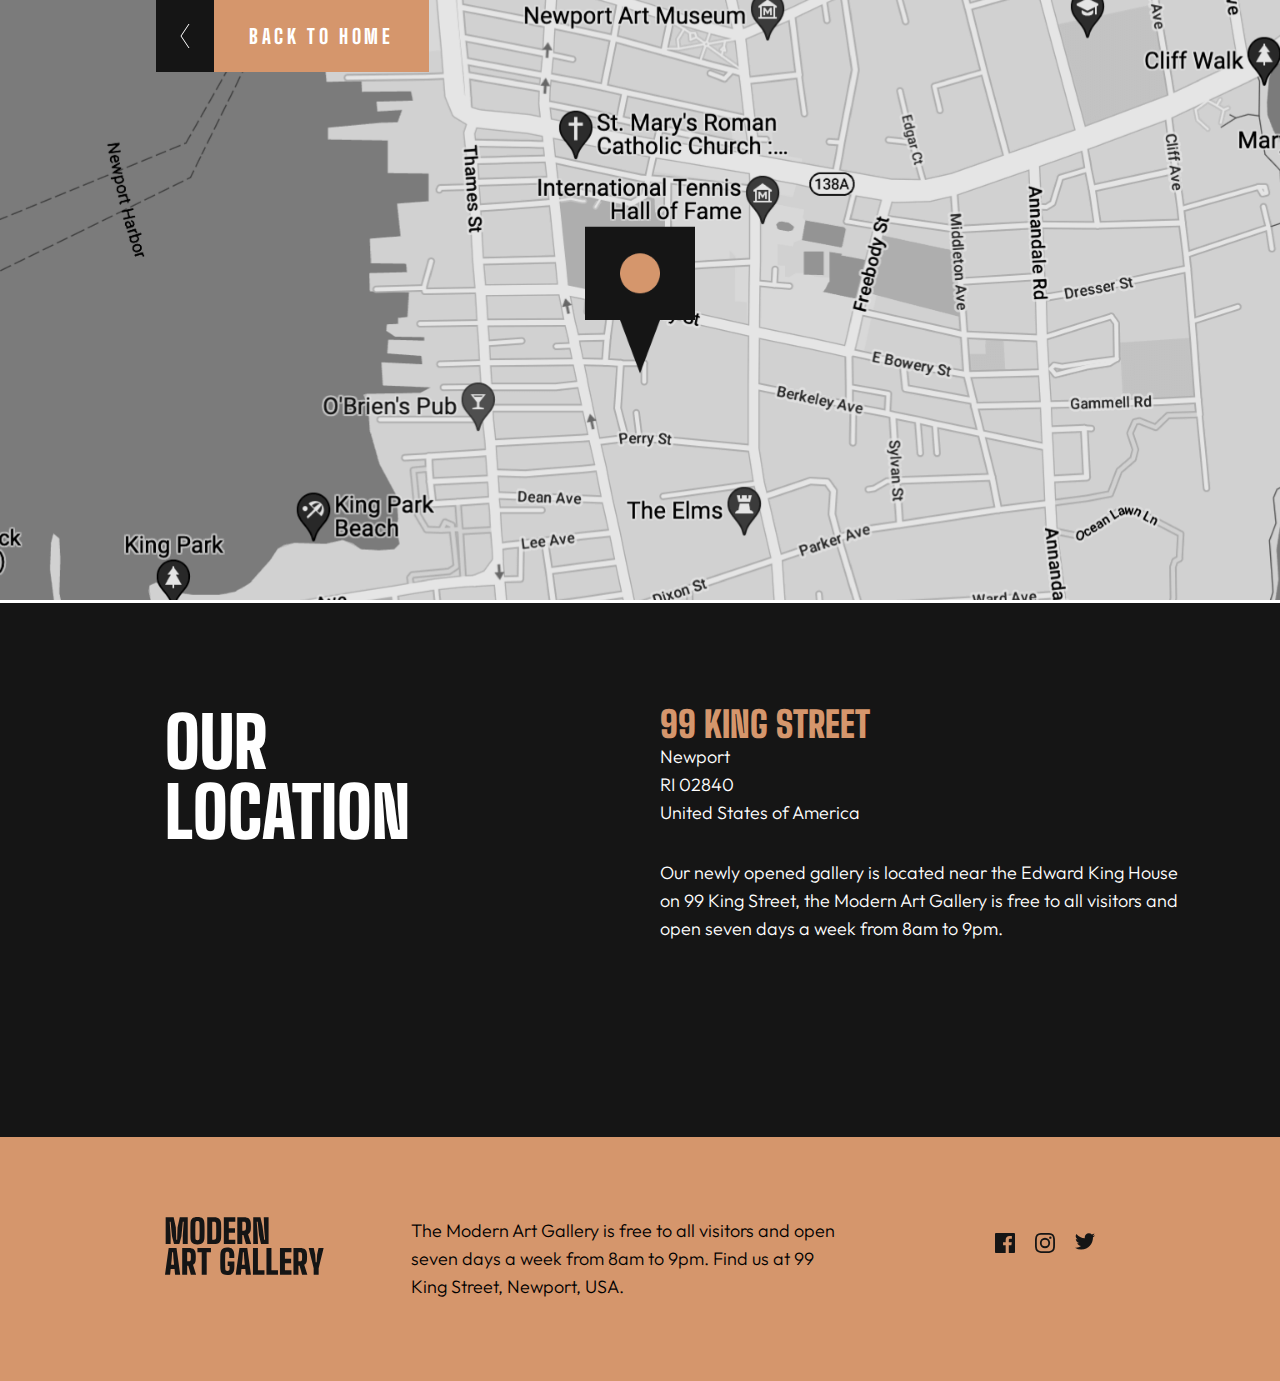
==== location.html @ 2632a1be "updated files" ====
<!DOCTYPE html>
<html lang="en">
<head>
  <meta charset="UTF-8">
  <meta name="viewport" content="width=device-width, initial-scale=1.0">
  <link rel="stylesheet" href="./style/location.css">
  <link rel="stylesheet" href="./style/reset.css">
  <link href="https://fonts.googleapis.com/css2?family=Big+Shoulders+Display:wght@900&display=swap" rel="stylesheet">
  <link href="https://fonts.googleapis.com/css2?family=Outfit:wght@300&display=swap" rel="stylesheet">
  <link href="https://fonts.googleapis.com/css2?family=Big+Shoulders+Display:wght@800&display=swap" rel="stylesheet">
  <link rel="icon" type="image/png" sizes="32x32" href="./assets/favicon-32x32.png">
  
  <title>Art gallery website</title>
</head>
<body>
      <section class="map">
              <a href="./index.html"class="button-container" >
              <img src="./assets/icon-arrow-left.svg" alt="icon-arrow-left">
              <div class="button">BACK TO HOME</div>
              </a>
              <img srcset="../assets/mobile/image-map.png 375w, ../assets/tablet/image-map@2x.png 750w" sizes="(max-width: 500px) 375px" alt="map picture">
            
      </section>
    <section class="main-part">
      <h2>OUR LOCATION</h2>
      <div class="content">
         <h4>99 King Street</h4>
         <div class="paragraph">
              <p>Newport</p>
              <p>RI 02840</p>
              <p>United States of America</p>
         </div>
         <p class="paragraph4">Our newly opened gallery is located near the Edward King House on 99 King Street, the Modern Art Gallery is free to all visitors and open seven days a week from 8am to 9pm.</p>
      </div>
    </section>
    
  <footer>
         <img src="./assets/logo-dark.svg" alt="dark-logo">
         <p>The Modern Art Gallery is free to all visitors and open seven days a week from 8am to 9pm. Find us at 99 King Street, Newport, USA.</p>
         <div class="footer-icons">
          <a class="icons" href="#"><svg width="20" height="20" xmlns="http://www.w3.org/2000/svg"><path d="M18.896 0H1.104C.494 0 0 .494 0 1.104v17.793C0 19.506.494 20 1.104 20h9.58v-7.745H8.076V9.237h2.606V7.01c0-2.583 1.578-3.99 3.883-3.99 1.104 0 2.052.082 2.329.119v2.7h-1.598c-1.254 0-1.496.597-1.496 1.47v1.928h2.989l-.39 3.018h-2.6V20h5.098c.608 0 1.102-.494 1.102-1.104V1.104C20 .494 19.506 0 18.896 0Z" fill="#FFF"/></svg></a>
          <a class="icons" href="#"><svg width="20" height="20" xmlns="http://www.w3.org/2000/svg"><path d="M10 1.802c2.67 0 2.987.01 4.042.059 2.71.123 3.975 1.409 4.099 4.099.048 1.054.057 1.37.057 4.04 0 2.672-.01 2.988-.057 4.042-.124 2.687-1.387 3.975-4.1 4.099-1.054.048-1.37.058-4.041.058-2.67 0-2.987-.01-4.04-.058-2.718-.124-3.977-1.416-4.1-4.1-.048-1.054-.058-1.37-.058-4.041 0-2.67.01-2.986.058-4.04.124-2.69 1.387-3.977 4.1-4.1 1.054-.048 1.37-.058 4.04-.058ZM10 0C7.284 0 6.944.012 5.877.06 2.246.227.227 2.242.061 5.877.01 6.944 0 7.284 0 10s.012 3.057.06 4.123c.167 3.632 2.182 5.65 5.817 5.817 1.067.048 1.407.06 4.123.06s3.057-.012 4.123-.06c3.629-.167 5.652-2.182 5.816-5.817.05-1.066.061-1.407.061-4.123s-.012-3.056-.06-4.122C19.777 2.249 17.76.228 14.124.06 13.057.01 12.716 0 10 0Zm0 4.865a5.135 5.135 0 1 0 0 10.27 5.135 5.135 0 0 0 0-10.27Zm0 8.468a3.333 3.333 0 1 1 0-6.666 3.333 3.333 0 0 1 0 6.666Zm5.338-9.87a1.2 1.2 0 1 0 0 2.4 1.2 1.2 0 0 0 0-2.4Z" fill="#FFF"/></svg></a>
          <a class="icons" href="#"><svg width="20" height="17" xmlns="http://www.w3.org/2000/svg"><path d="M20 2.172a8.192 8.192 0 0 1-2.357.646 4.11 4.11 0 0 0 1.805-2.27 8.22 8.22 0 0 1-2.606.996A4.096 4.096 0 0 0 13.847.248c-2.65 0-4.596 2.472-3.998 5.037A11.648 11.648 0 0 1 1.392 1a4.109 4.109 0 0 0 1.27 5.478 4.086 4.086 0 0 1-1.858-.513c-.045 1.9 1.318 3.679 3.291 4.075a4.113 4.113 0 0 1-1.853.07 4.106 4.106 0 0 0 3.833 2.849A8.25 8.25 0 0 1 0 14.658a11.616 11.616 0 0 0 6.29 1.843c7.618 0 11.923-6.434 11.663-12.205A8.354 8.354 0 0 0 20 2.172Z" fill="#FFF"/></svg></a>
         </div>
  </footer>
</body>
</html>
---- style/location.css ----
:root {
  --brown: #d5966c;
  --almost-black: #151515;
  --white: #ffffff;
  --dark-gray: #444444;
}
/* location map*/
.map {
  position: relative;
}

.map > .button-container {
  position: absolute;
  left: 0;
  top: 0;
}
.button {
  font-family: "Big Shoulders Display", cursive;
  background: var(--almost-black);
  font-size: 1.25rem;
  font-weight: 800;
  line-height: 1.5rem;
  letter-spacing: 0.227rem;
  color: var(--white);
  padding: 24px 35px;
}
a > img {
  padding: 24px;
  background: var(--brown);
}
.map > img {
  width: 100%;
  max-height: 600px;
  object-fit: cover;
}

a {
  text-decoration: none;
  display: flex;
}

.button-container:hover .button {
  background: var(--brown);
}

.button-container:hover > img {
  background: var(--almost-black);
}
/* main section */
.main-part {
  background: var(--almost-black);
  color: var(--white);
  padding-top: 48px;
  padding-bottom: 56px;
}

.main-part h2 {
  font-family: "Big Shoulders Display", cursive;
  font-size: 3.125rem;
  font-weight: 900;
  line-height: 2.813rem;
  padding-left: 16px;
  padding-bottom: 48px;
  text-transform: uppercase;
  padding-right: 16px;
}
.content {
  padding-right: 16px;
  padding-left: 16px;
}

.content h4 {
  font-family: "Big Shoulders Display", cursive;
  color: var(--brown);
  text-transform: uppercase;
  font-size: 2em;
  font-weight: 900;
  line-height: 2rem;
}

.content p {
  font-family: "Outfit", sans-serif;
  font-size: 1.125rem;
  font-weight: 300;
  line-height: 1.75rem;
}
.paragraph4 {
  padding-top: 20px;
}

/* Footer */
footer {
  font-family: "Outfit", sans-serif;
  background: var(--brown);
  padding: 48px 32px 50px 32px;
}
footer p {
  font-weight: 300;
  font-size: 1rem;
  line-height: 1.75rem;
  padding: 38px 0;
}
footer img {
  width: 110px;
  height: 40px;
}
.footer-icons .icons {
  padding: 16px 20px 0 0;
  width: 100px;
  height: 20px;
  display: inline;
}
.icons path {
  fill: var(--almost-black);
}
.icons:hover path {
  fill: var(--white);
  cursor: pointer;
  transition: all 0.3s ease-in-out;
}

/* Responsive web design for Tablet */
@media screen and (min-width: 768px) {
  .map a {
    padding-left: 40px;
  }

  .main-part {
    padding-top: 88px;
    padding-bottom: 80px;
    display: flex;
    padding-right: 40px;
  }

  .main-part h2 {
    font-size: 3.438rem;
    line-height: 3.125rem;
    padding: 0 68px 248px 40px;
  }
  .content {
    padding-left: 0;
    padding-right: 0;
  }
  /* Footer */
  footer {
    display: flex;
    justify-content: space-between;
    padding: 56px 40px;
  }
  footer p {
    padding: 0 133px 0 65px;
  }

  .footer-icons .icons {
    padding: 16px 20px 0 0;
    width: 20px;
    height: 20px;
  }
  .footer-icons{
    display: flex;
  }
}
/* Responsive we design for Desktop */

@media screen and (min-width: 1024px){

  .map a{
    padding-left: 156px;
  }
  .main-part {
    padding-top: 104px;
    padding-bottom: 120px;
  }
  
  .main-part h2 {
    font-size: 4.375rem;
    line-height: 4.375rem;
    padding:0 250px 170px 165px;
  }
  .content {
    padding-right: 150px;
  }
  
  .content h4 {
    font-size: 2.25rem;
    line-height:2.25rem;
  }
  .paragraph4 {
    padding-top: 32px;
    width: 540px;
  }
  /* Footer */
  footer {
    padding: 80px 165px;
  }
  footer p{
      width: 430px;
      font-size: 1.125rem;
  }
  footer img{
      width: 160px;
      height: 58px;
  }
}
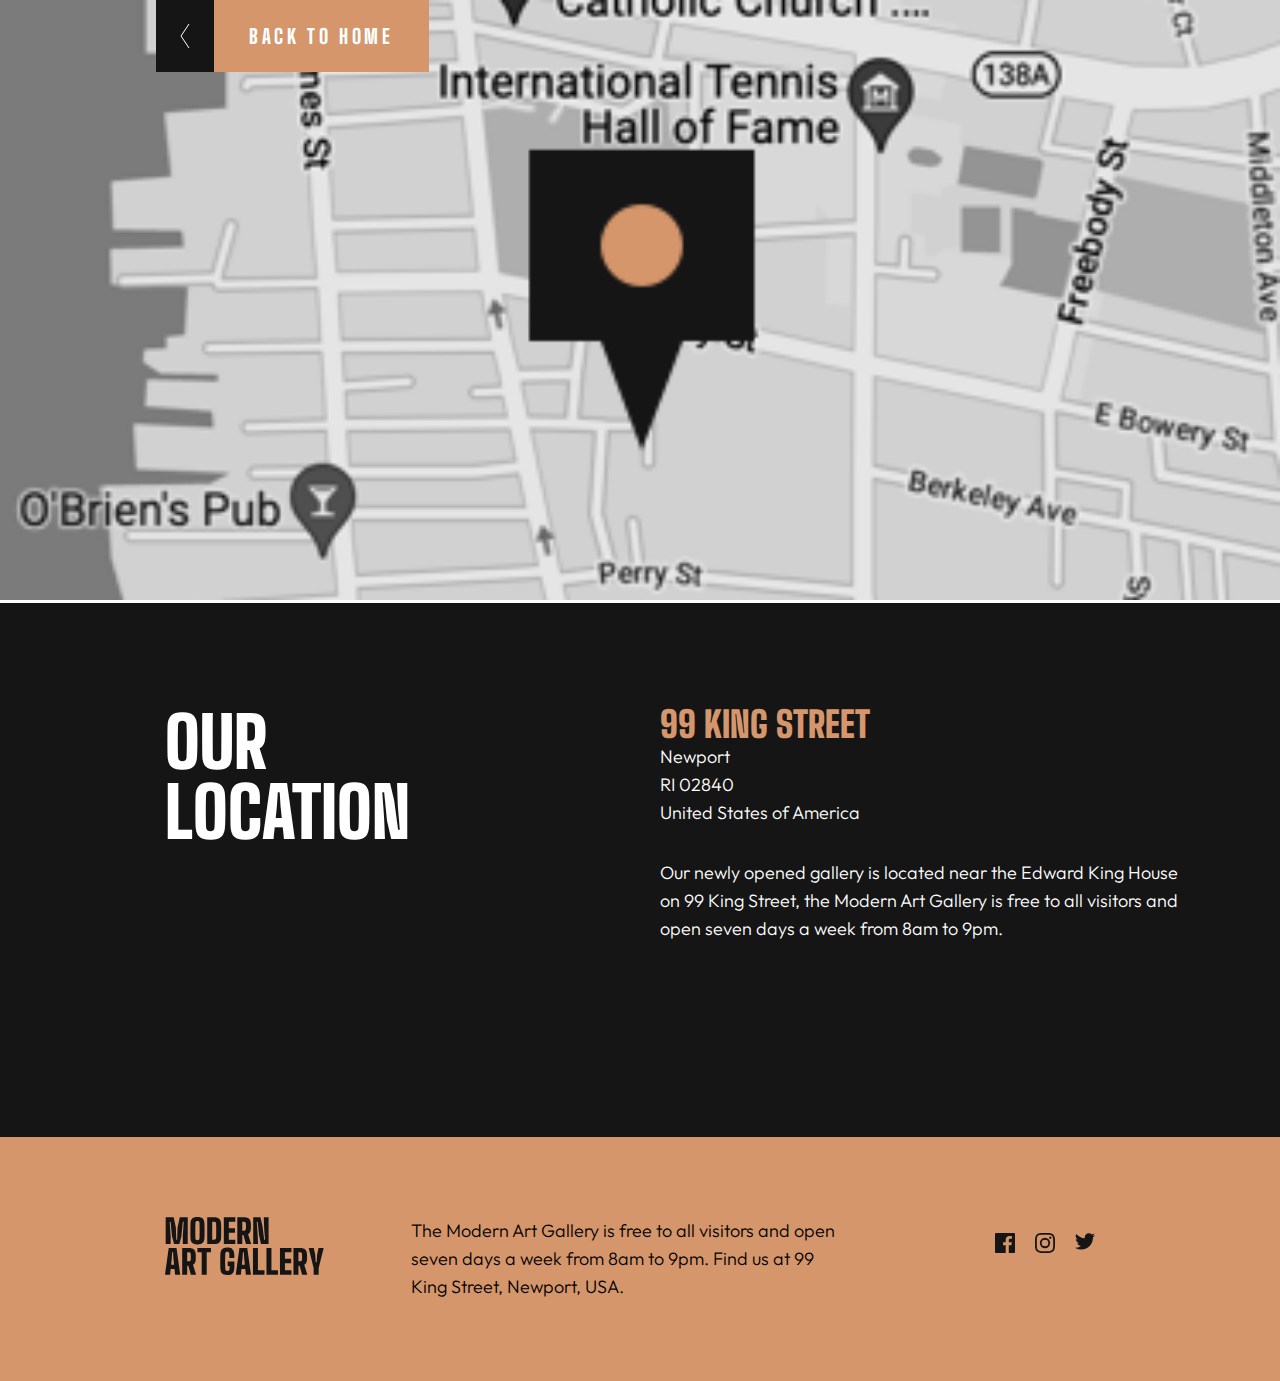
==== commit 811d3bd9: "updated files" ====
--- a/location.html
+++ b/location.html
@@ -18,7 +18,7 @@
               <img src="./assets/icon-arrow-left.svg" alt="icon-arrow-left">
               <div class="button">BACK TO HOME</div>
               </a>
-              <img srcset="../assets/mobile/image-map.png 375w, ../assets/tablet/image-map@2x.png 750w" sizes="(max-width: 500px) 375px" alt="map picture">
+              <img srcset="../assets/mobile/image-map.png 375w" sizes="(max-width: 500px) 375px" alt="map picture">
             
       </section>
     <section class="main-part">
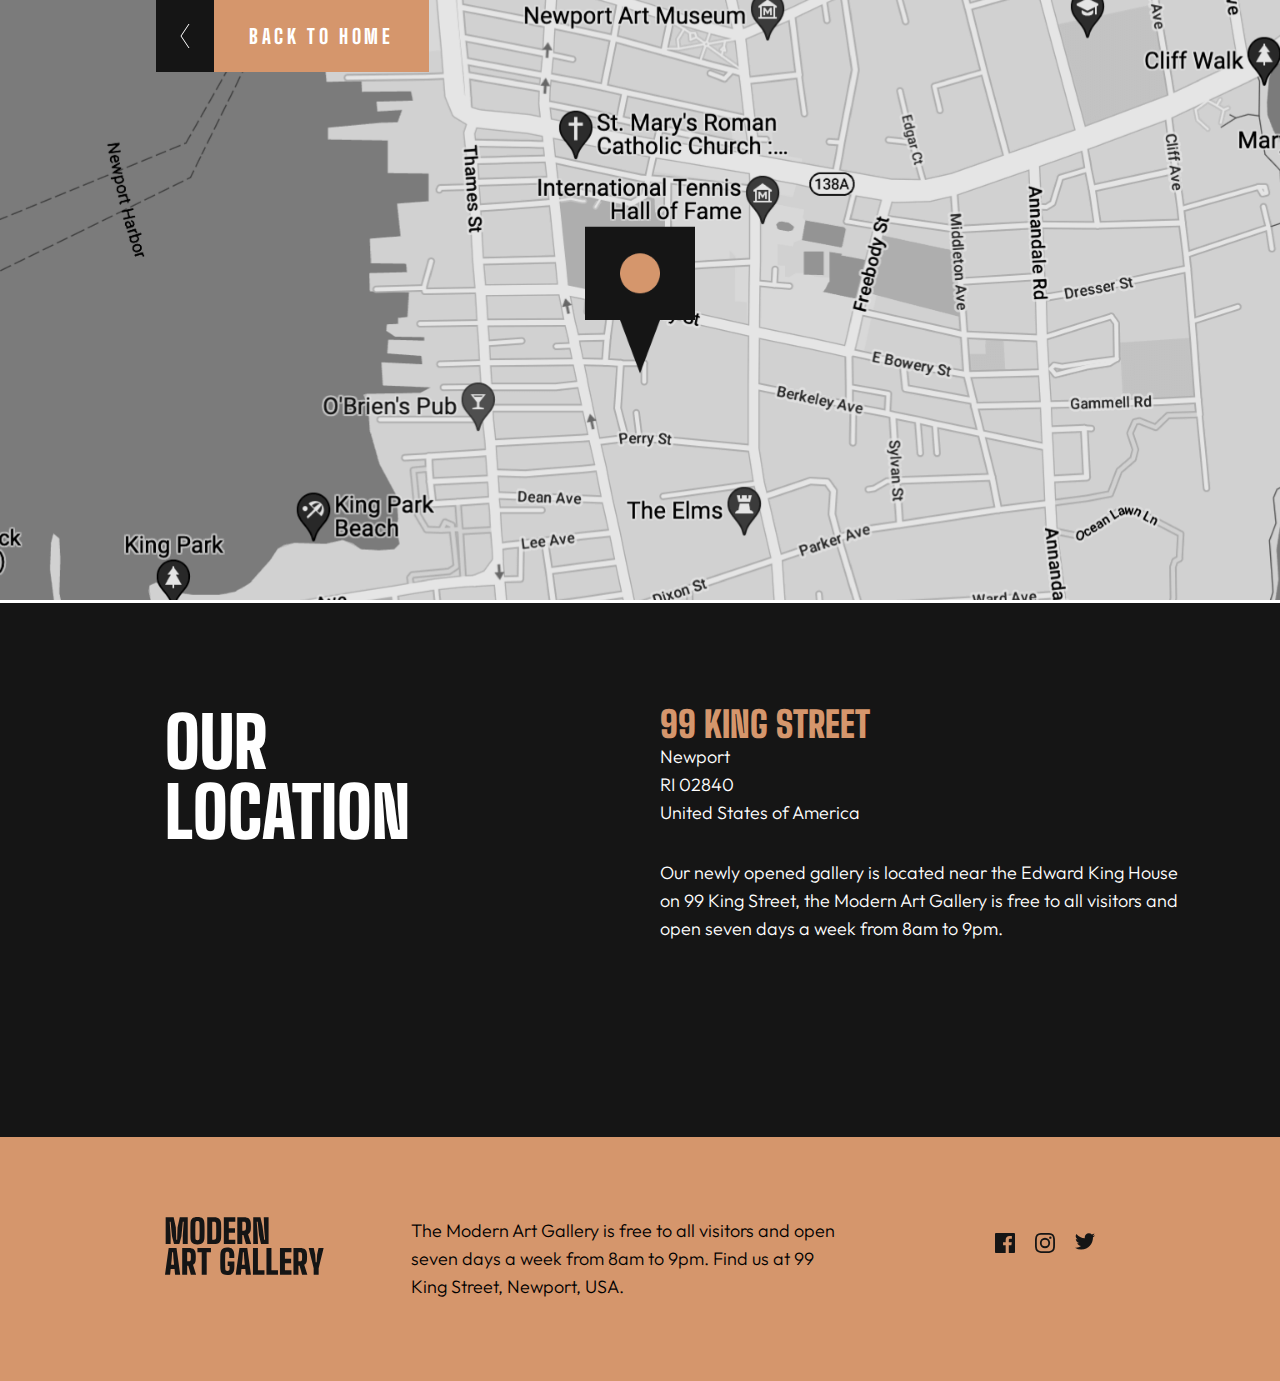
==== commit 7665de0f: "updated files" ====
--- a/location.html
+++ b/location.html
@@ -18,7 +18,7 @@
               <img src="./assets/icon-arrow-left.svg" alt="icon-arrow-left">
               <div class="button">BACK TO HOME</div>
               </a>
-              <img srcset="../assets/mobile/image-map.png 375w" sizes="(max-width: 500px) 375px" alt="map picture">
+              <img srcset="../assets/mobile/image-map.png 375w, ../assets/tablet/image-map@2x.png 750w" sizes="(max-width: 500px) 375px" alt="map picture">
             
       </section>
     <section class="main-part">
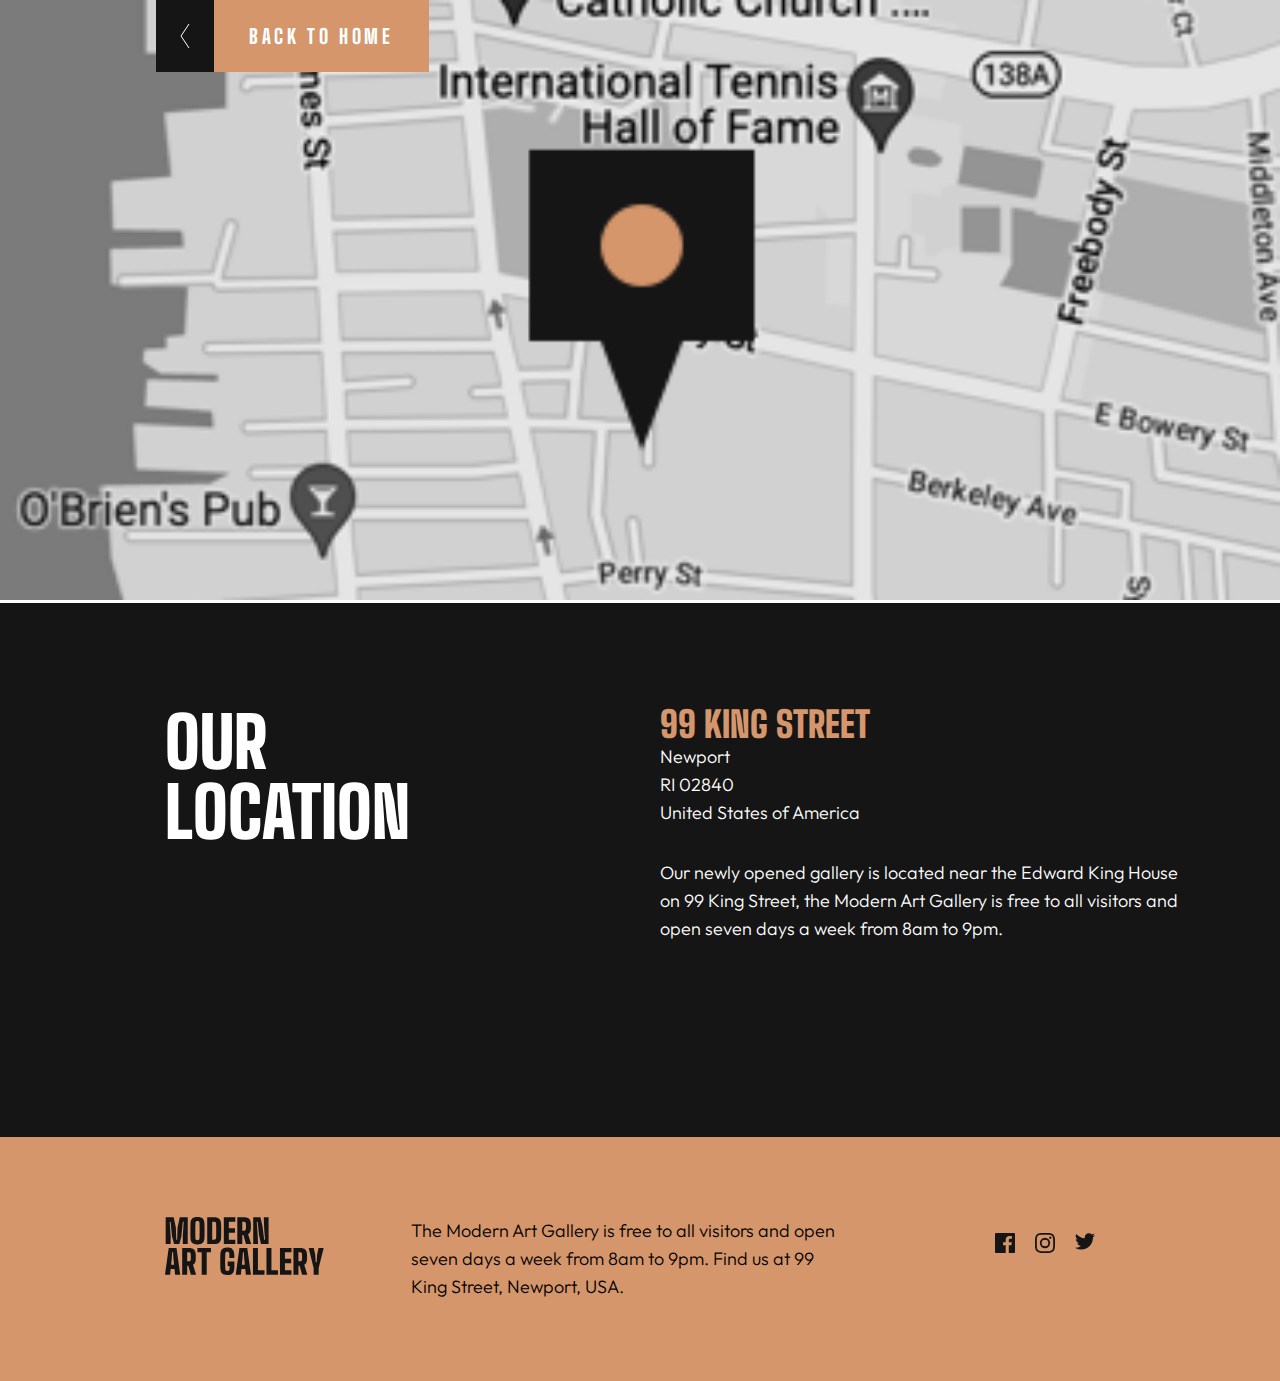
==== commit e9698dca: "updated files" ====
--- a/location.html
+++ b/location.html
@@ -18,7 +18,7 @@
               <img src="./assets/icon-arrow-left.svg" alt="icon-arrow-left">
               <div class="button">BACK TO HOME</div>
               </a>
-              <img srcset="../assets/mobile/image-map.png 375w, ../assets/tablet/image-map@2x.png 750w" sizes="(max-width: 500px) 375px" alt="map picture">
+              <img srcset="../assets/mobile/image-map.png 375w " alt="map picture">
             
       </section>
     <section class="main-part">
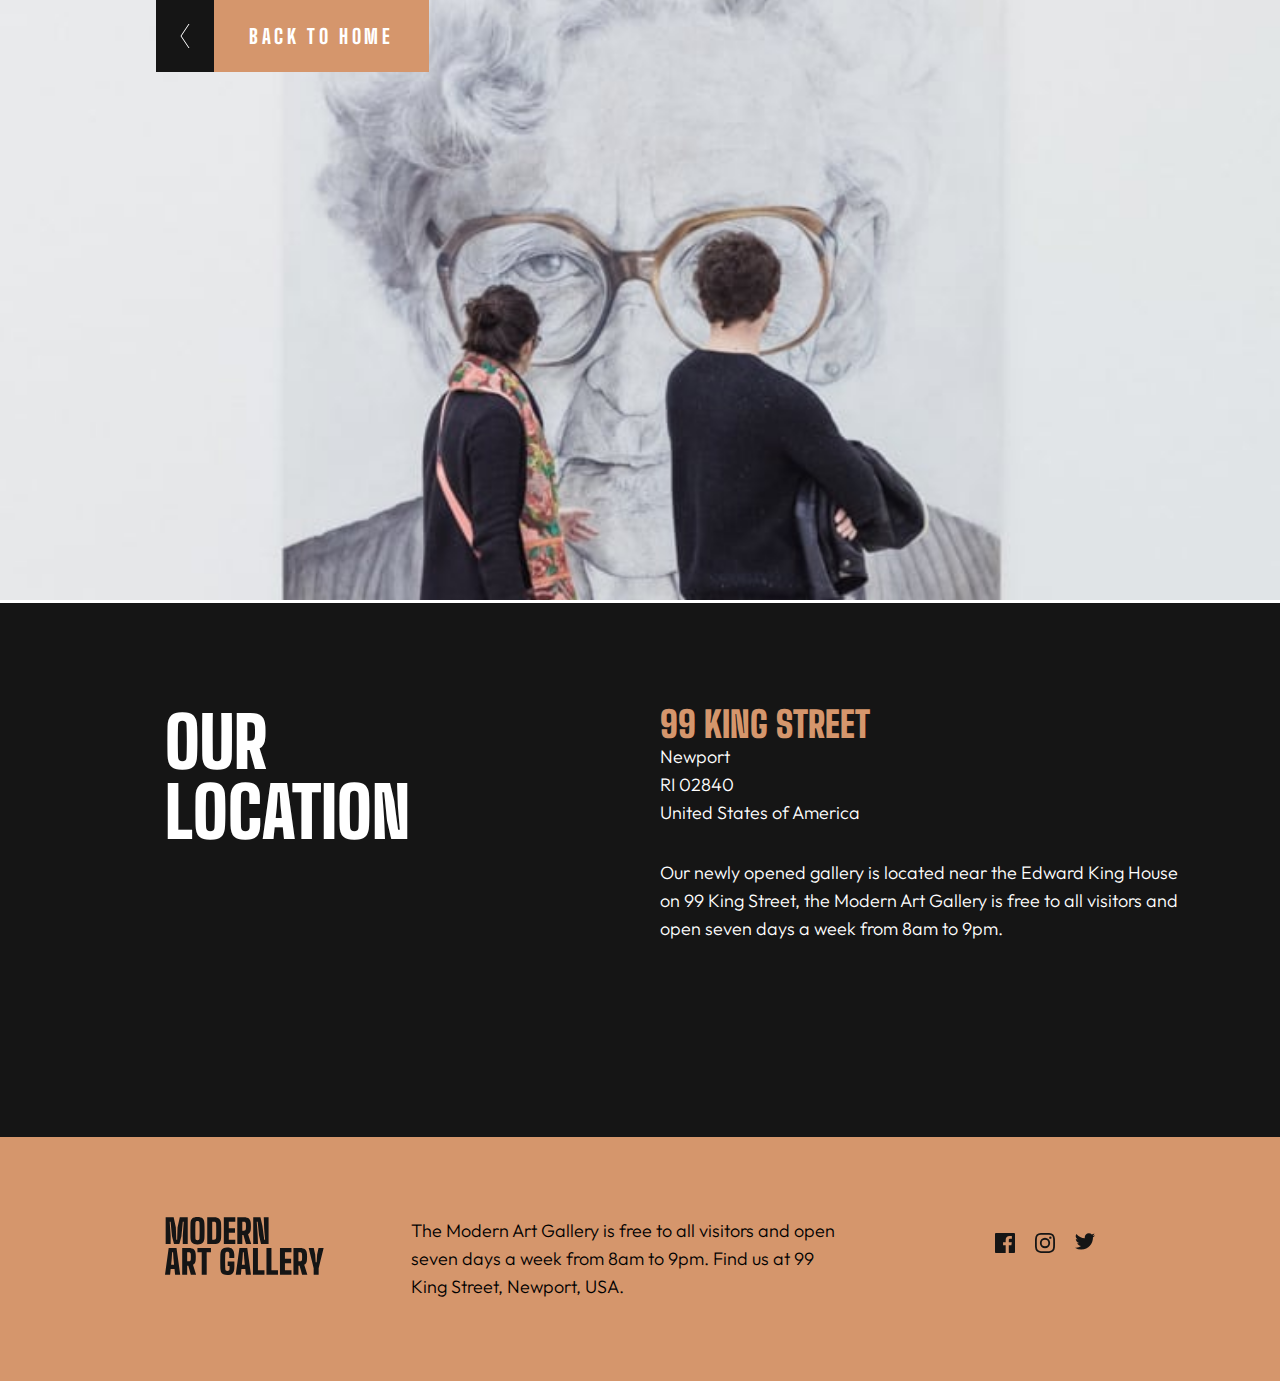
==== commit b3eae45b: "updated files" ====
--- a/location.html
+++ b/location.html
@@ -18,7 +18,7 @@
               <img src="./assets/icon-arrow-left.svg" alt="icon-arrow-left">
               <div class="button">BACK TO HOME</div>
               </a>
-              <img srcset="../assets/mobile/image-map.png 375w " alt="map picture">
+              <img class="mobile-image" srcset="./assets/mobile/image-hero.jpg 375w, ./assets/mobile/image-hero@2x.jpg 750w"  sizes="(max-width: 500px) 375px" alt="mobile photo">
             
       </section>
     <section class="main-part">
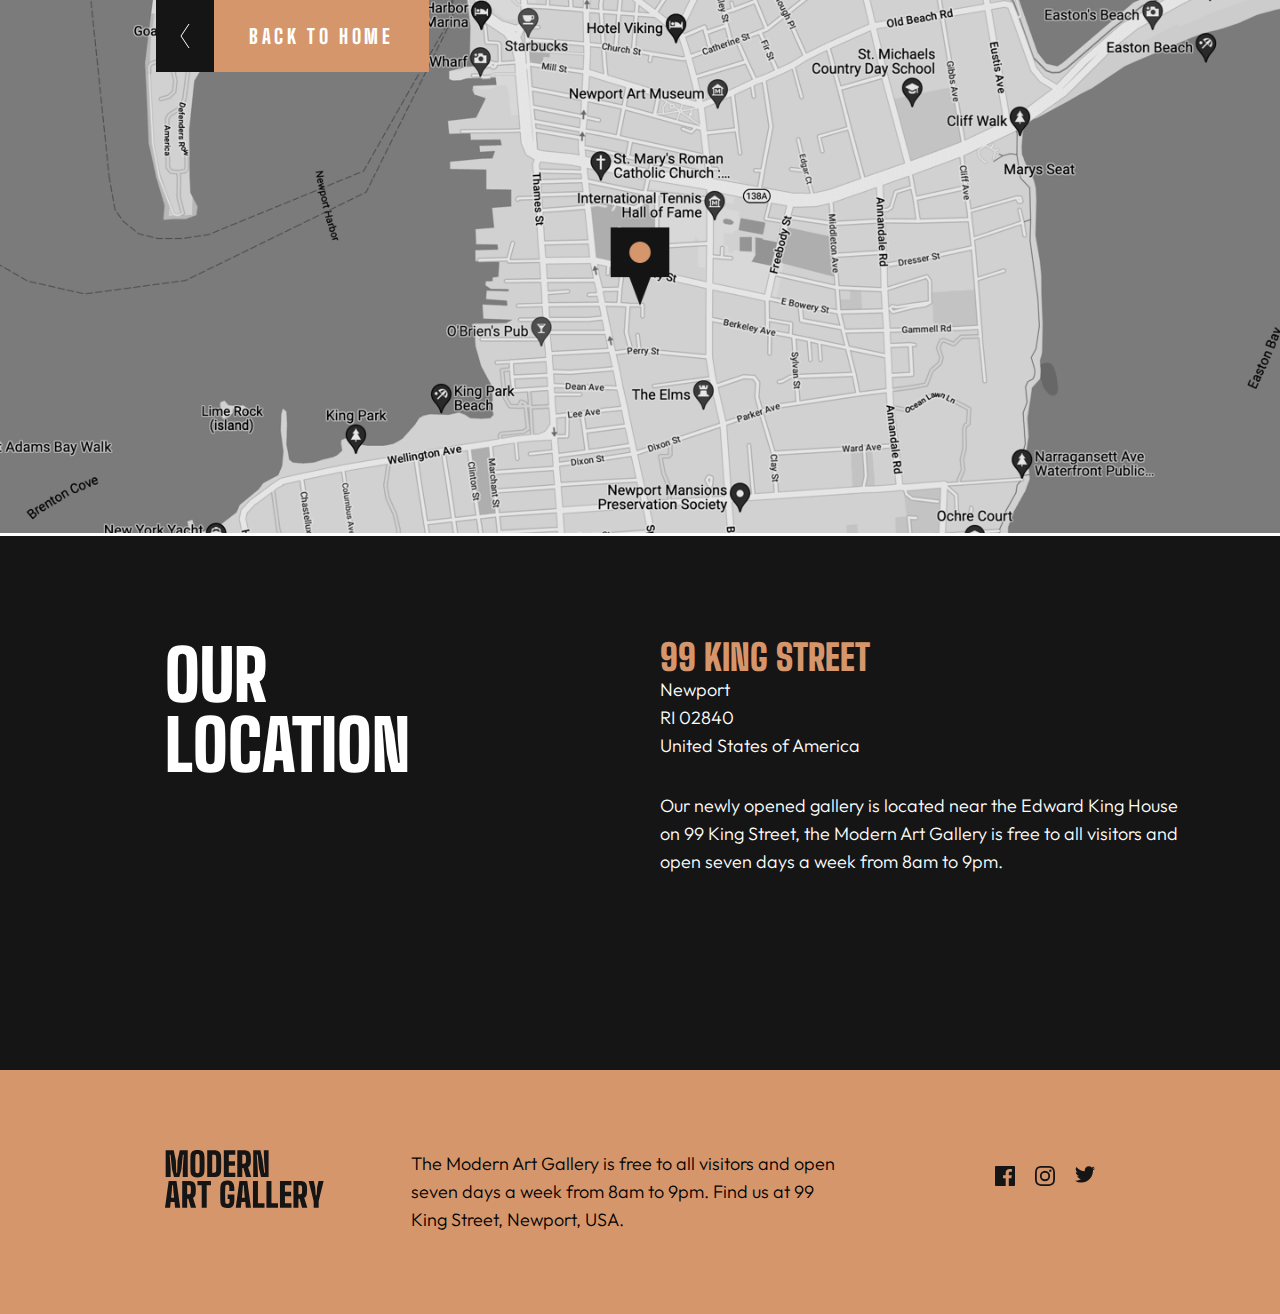
==== commit 5ebdbf56: "updated files" ====
--- a/location.html
+++ b/location.html
@@ -18,8 +18,7 @@
               <img src="./assets/icon-arrow-left.svg" alt="icon-arrow-left">
               <div class="button">BACK TO HOME</div>
               </a>
-              <img class="mobile-image" srcset="./assets/mobile/image-hero.jpg 375w, ./assets/mobile/image-hero@2x.jpg 750w"  sizes="(max-width: 500px) 375px" alt="mobile photo">
-            
+              <img srcset="./assets/mobile/image-map.png 375w, ./assets/tablet/image-map@2x.png 750w, ./assets/desktop/image-map.png 1024w" sizes="(max-width: 500px) 375px" alt="map picture">
       </section>
     <section class="main-part">
       <h2>OUR LOCATION</h2>
